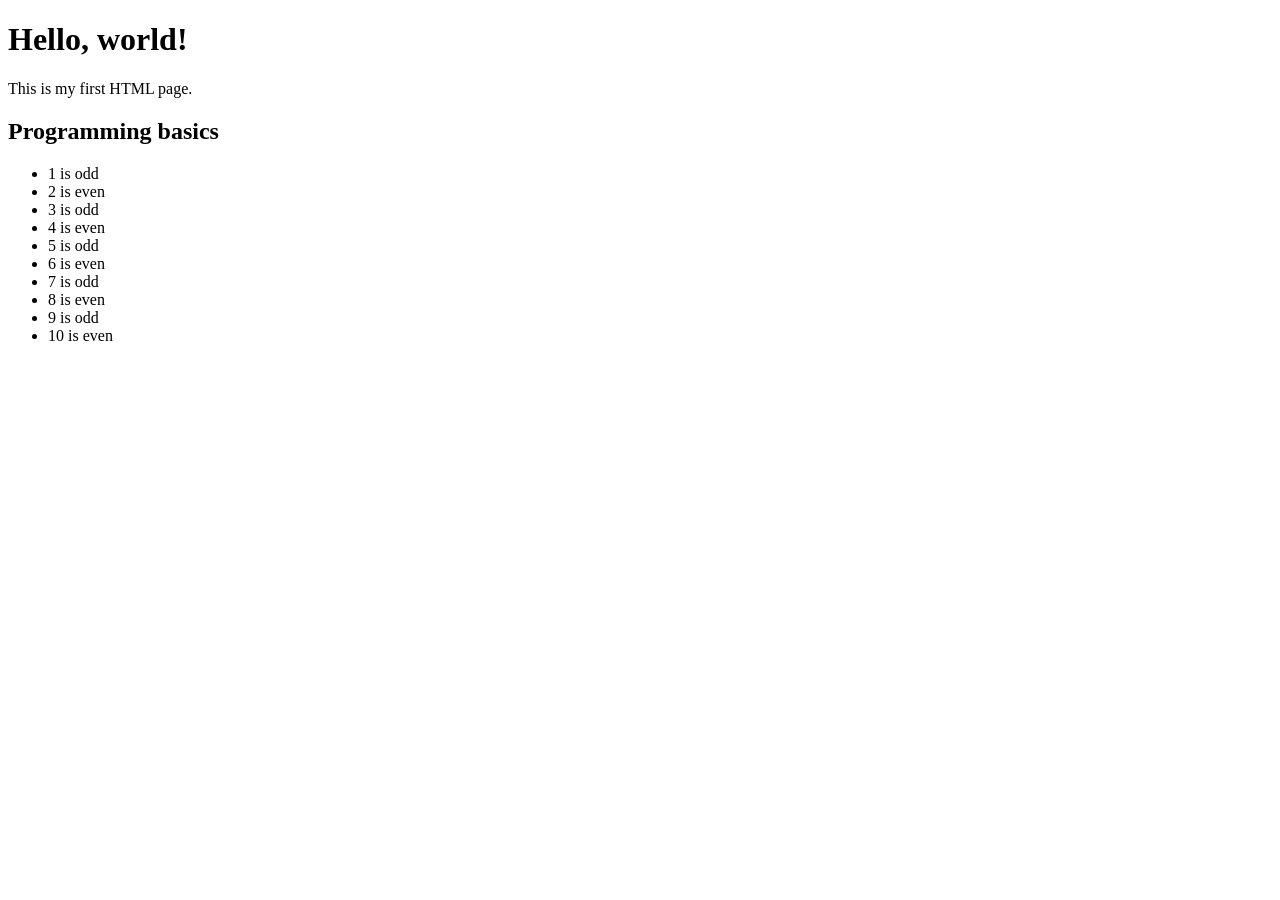
==== index.html @ fa9e2b37 "Create index.html First HTML" ====
<!DOCTYPE html>
<html lang="en">
<head>
  <meta charset="UTF-8">
  <title>My First Page</title>
</head>
<body>
  <h1>Hello, world!</h1>
  <p>This is my first HTML page.</p>

  <h2>Programming basics</h2>
  <ul id="output"></ul>

  <script>
    // 1. Variable: stores a value
    let maxNumber = 10;

    // Find the list on the page so we can add items to it
    let list = document.getElementById("output");

    // 2. For loop: repeats for i = 1, 2, ..., 10
    for (let i = 1; i <= maxNumber; i++) {

      // 3. If-then-else: decide what to write
      let text;
      if (i % 2 === 0) {
        text = i + " is even";
      } else {
        text = i + " is odd";
      }

      // Add a new list item to the page
      let item = document.createElement("li");
      item.textContent = text;
      list.appendChild(item);
    }
  </script>
</body>
</html>
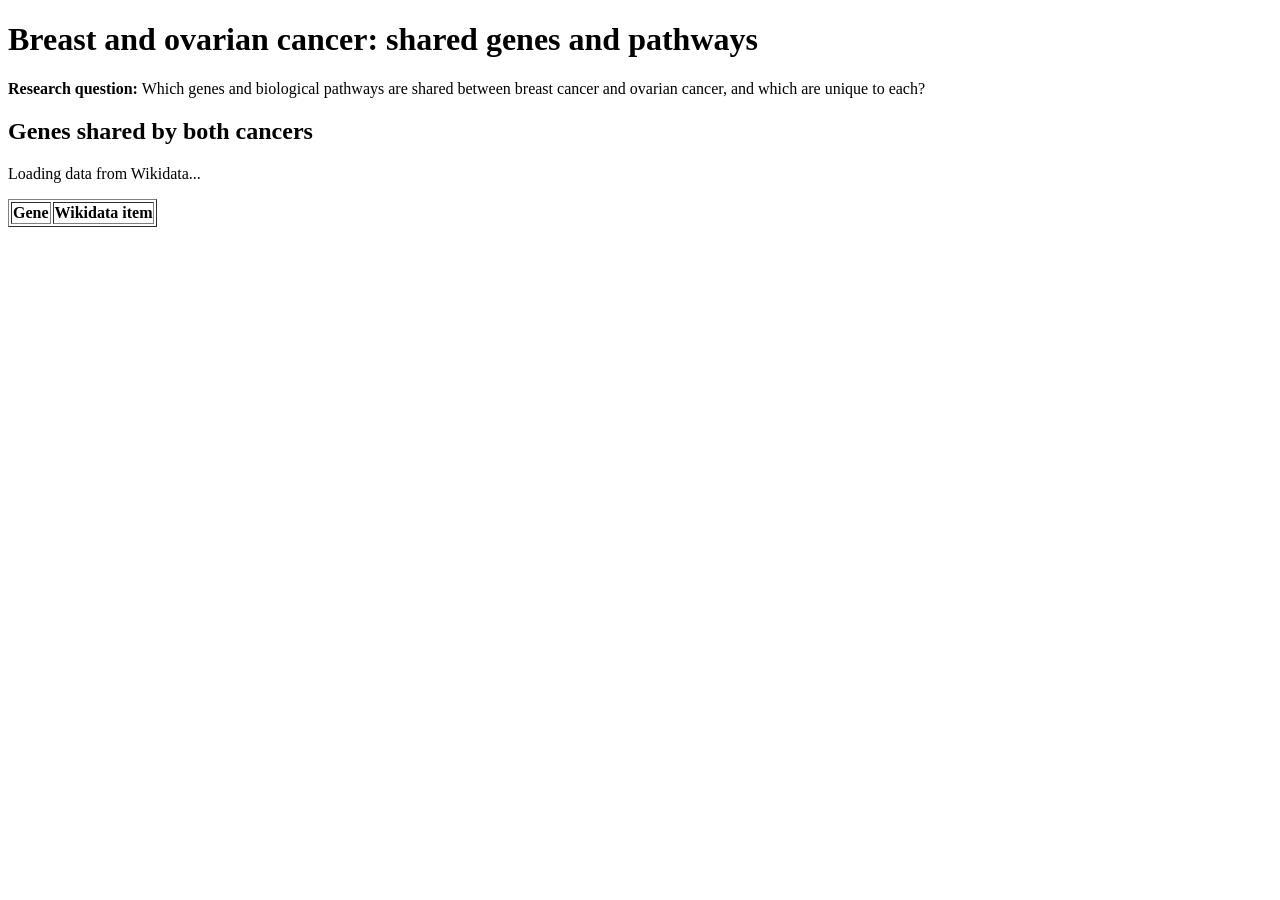
==== commit b7f37452: "Week update: README, RQ, SPARQL" ====
--- a/index.html
+++ b/index.html
@@ -1,39 +1,24 @@
 <!DOCTYPE html>
-<html lang="en">
+<html lang="en"
+
 <head>
-  <meta charset="UTF-8">
-  <title>My First Page</title>
-</head>
+    <meta charset= "UFT-8">
+    <meta name = "viewport" content="width, initial-scale=0-1">
+    <title>Breast and Ovarian cancer: Shared genes</title>
+</head> 
 <body>
-  <h1>Hello, world!</h1>
-  <p>This is my first HTML page.</p>
+    <h1>Breast and ovarian cancer: shared genes and pathways</h1>
+    <p><strong>Research question:</strong> Which genes and biological pathways are shared between breast cancer and ovarian cancer, and which are unique to each?</p>
+    <h2>Genes shared by both cancers</h2>
+    <p id="status">Loading data from Wikidata...</p>
 
-  <h2>Programming basics</h2>
-  <ul id="output"></ul>
-
-  <script>
-    // 1. Variable: stores a value
-    let maxNumber = 10;
-
-    // Find the list on the page so we can add items to it
-    let list = document.getElementById("output");
-
-    // 2. For loop: repeats for i = 1, 2, ..., 10
-    for (let i = 1; i <= maxNumber; i++) {
-
-      // 3. If-then-else: decide what to write
-      let text;
-      if (i % 2 === 0) {
-        text = i + " is even";
-      } else {
-        text = i + " is odd";
-      }
-
-      // Add a new list item to the page
-      let item = document.createElement("li");
-      item.textContent = text;
-      list.appendChild(item);
-    }
-  </script>
+    <table border="1">
+    <thead>
+        <tr><th>Gene</th><th>Wikidata item</th></tr>
+    </thead>
+    <tbody id="gene-table-body"></tbody>
+    </table>
+    <script src="script.js"></script>
+    
 </body>
-</html>
+</html>
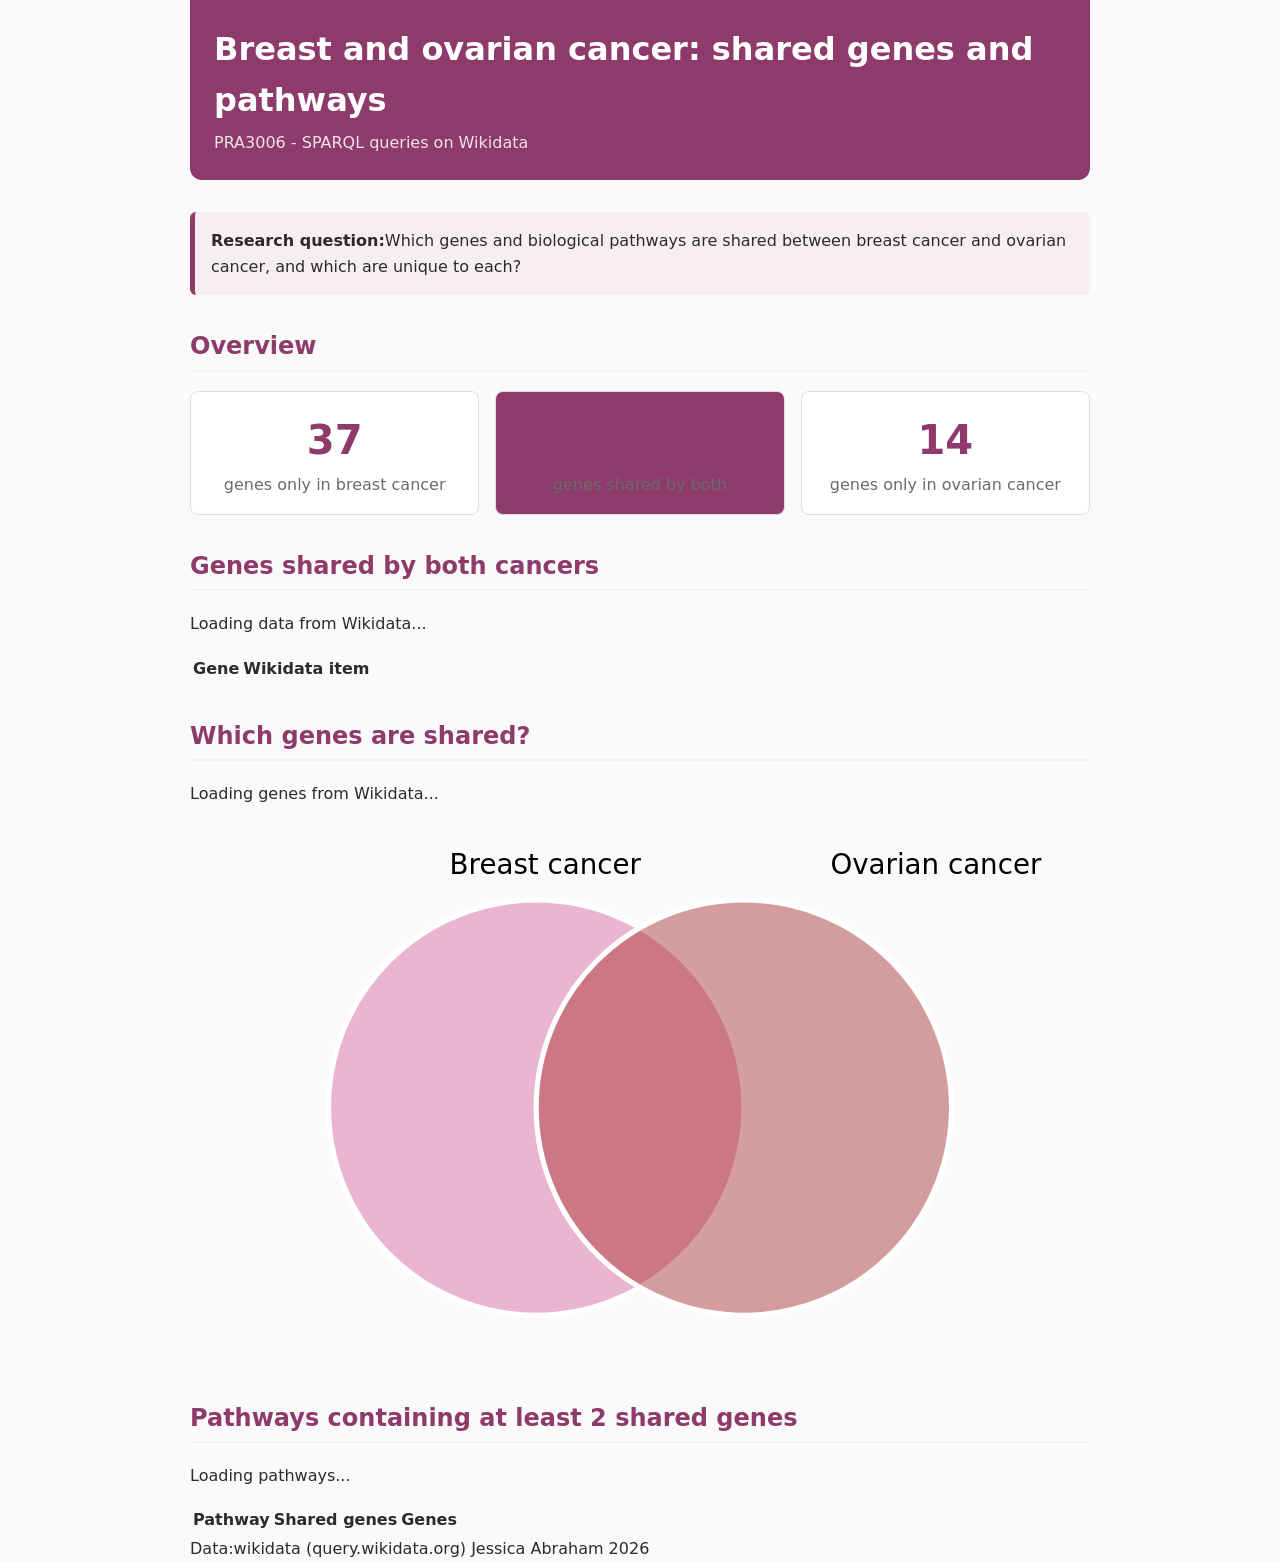
==== commit 5bd00628: "Week 3: updated HTML and script, included style.css" ====
--- a/index.html
+++ b/index.html
@@ -5,19 +5,86 @@
     <meta charset= "UFT-8">
     <meta name = "viewport" content="width, initial-scale=0-1">
     <title>Breast and Ovarian cancer: Shared genes</title>
+    <link rel="stylesheet" href="style.css">
+
 </head> 
+
 <body>
+    <header>
     <h1>Breast and ovarian cancer: shared genes and pathways</h1>
-    <p><strong>Research question:</strong> Which genes and biological pathways are shared between breast cancer and ovarian cancer, and which are unique to each?</p>
-    <h2>Genes shared by both cancers</h2>
-    <p id="status">Loading data from Wikidata...</p>
+    <p> PRA3006 - SPARQL queries on Wikidata</p>
+    </header>
 
-    <table border="1">
-    <thead>
-        <tr><th>Gene</th><th>Wikidata item</th></tr>
-    </thead>
-    <tbody id="gene-table-body"></tbody>
-    </table>
+    <section>
+        <div class="question ">
+            <strong>Research question:</strong>Which genes and biological pathways are
+            shared between breast cancer and ovarian cancer, and which are unique to each?
+        </div>
+    </section>
+
+    <section>
+        <h2>Overview</h2>
+        <div class ="stats">
+            <div class= "stat">
+                <span class="number">37</span>
+                <span class="label">genes only in breast cancer </span>
+            </div>
+            <div class="stat shared">
+                <span class="number">6</span>
+                <span class ="label">genes shared by both</span>
+            </div>
+            <div class="stat">
+                <span class="number">14</span>
+                <span class="label">genes only in ovarian cancer</span>
+            </div>
+        </div>
+    </section>
+
+    <section>
+        <h2>Genes shared by both cancers</h2>
+        <p id="status" class="status">Loading data from Wikidata...</p>
+        <table>
+            <thead>
+                <tr><th>Gene</th><th>Wikidata item</th></tr>
+             </thead>
+             <tbody id="gene-table-body"></tbody>
+        </table>
+    </section>
+
+    <section>
+        <h2>Which genes are shared?</h2>
+        <p id="venn-status" class="status">Loading genes from Wikidata...</p>
+        <svg id="venn" viewBox="0 0 520 310">
+            <!--Left circle: breast cancer-->
+            <circle id="region-breast" class="region" cx="200" cy="165" r="120"
+                    fill="hotpink" fill-opacity="0.5"></circle>
+                
+            <!--right circle: ovarian cancer-->
+            <circle id="region-ovarian" class="region" cx="320" cy="165" r="120"
+                    fill="steelblue" fill-opacity="0.5"></circle>
+            
+            <!--title above circle-->
+            <text x="150" y="30" class="venn-title">Breast cancer</text>
+            <text x="370" y="30" class="venn-title">Ovarian cancer</text>
+        </svg>
+    </section>
+
+
+    <section>
+        <h2>Pathways containing at least 2 shared genes</h2>
+        <p id="pathway-status" class="status">Loading pathways...</p>
+        <table>
+            <thead>
+                <tr><th>Pathway</th><th>Shared genes</th><th>Genes</th></tr>
+            </thead>
+            <tbody id="pathway-table-body"></tbody>
+        </table>
+    </section>
+
+    <footer>
+        Data:wikidata (query.wikidata.org) Jessica Abraham 2026
+    </footer>
+    
     <script src="script.js"></script>
     
 </body>
--- a/style.css
+++ b/style.css
@@ -0,0 +1,116 @@
+/* How the page looks */
+
+:root {
+    --main: #8e3b6b; /* depp pink*/
+    --light: #f7eef3; /* pale pink*/
+    --text: #2b2b2b; /* black*/
+    --grey: #6b6b6b; /*grey*/
+}
+
+/* Whole page */
+body {
+    font-family: system-ui, Arial, sans-serif;
+    color: var(--text);
+    background: #fafafa;
+    line-height: 1.6;
+    max-width: 900px;
+    margin: 0 auto; 
+    padding: 0 16px;
+}
+
+/*Header*/
+header {
+    background: var(--main);
+    color: white;
+    padding: 24px;
+    border-radius: 0 0 12px 12px;
+}
+
+header h1 {
+    margin: 0;
+}
+
+header p {
+    margin: 4px 0 0;
+    opacity: 0.85;
+}
+
+/* Sections and headings */
+section{
+    margin-top: 32px;
+}
+
+h2{
+    color: var(--main);
+    border-bottom: 2px solid var(--light);
+    padding-bottom: 4px;
+}
+
+/* Research question box*/
+.question{
+    background: var(--light);
+    border-left: 5px solid var(--main);
+    padding: 16px;
+    border-radius: 6px;
+}
+
+/* overview cards*/
+.stats{
+    display: flex; /* placing cards side by side*/
+    gap: 16px;
+    flex-wrap: wrap;
+}
+
+.stat {
+    flex: 1;
+    min-width: 150px;
+    background: white;
+    border: 1px solid #ddd;
+    border-radius: 8px;
+    padding: 16px;
+    text-align: center;
+}
+
+.stat .number {
+    display:block;
+    font-size: 2.5rem;
+    font-weight: bold;
+    color: var(--main);
+}
+
+.stat .label{
+    color:var(--grey);
+}
+
+.stat.shared{
+    background: var(--main);
+}
+
+.stat.shared.number,
+.stat.shared.label {
+    color:white;
+}
+
+/* rules shared by both circles */
+.region {
+    fill-opacity: 0.45;
+    stroke: white;
+    stroke-width: 3;
+    cursor: pointer;
+    transition: fill-opacity 0.2s;
+}
+
+/* color of each circle*/
+#region-breast { fill: #d6609b}
+#region-ovarian {fill: brown}
+
+/* when mouse is over a circle*/
+.region:hover {
+    fill-opacity: 0.75;
+}
+
+/*the titles*/
+.ven-title {
+    text-anchor: middle;
+    font-weight: bold;
+}
